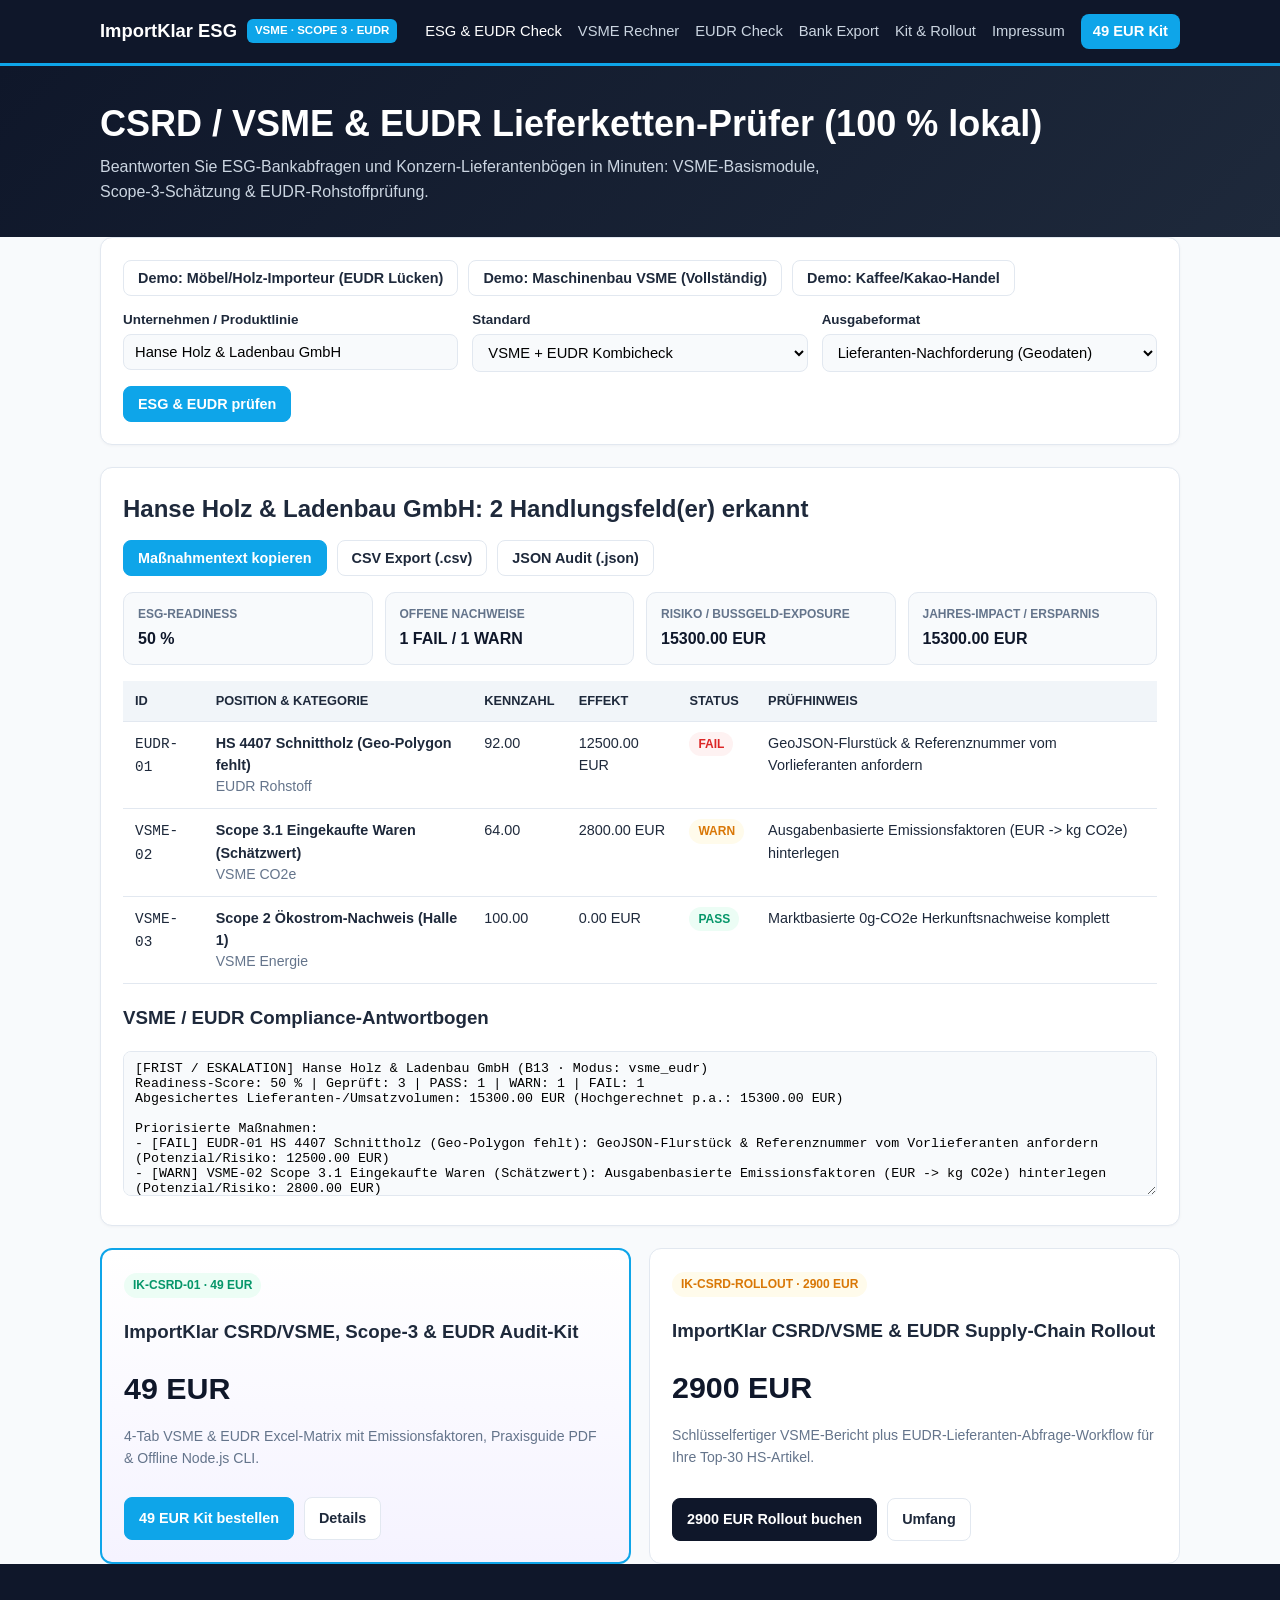
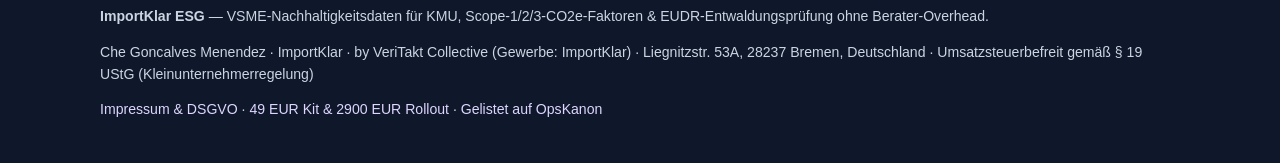
==== csrd-eudr/index.html @ 415936bd "Deploy ImportKlar (2026-11-23 12:37:22)" ====
<!DOCTYPE html>
<html lang="de">
<head>
  <meta charset="utf-8" />
  <meta name="viewport" content="width=device-width, initial-scale=1" />
  <title>ImportKlar ESG — VSME-CO2-Rechner &amp; EUDR Due-Diligence-Check (100 % lokal)</title>
  <meta name="description" content="VSME-Nachhaltigkeitsdaten für KMU, Scope-1/2/3-CO2e-Faktoren &amp; EUDR-Entwaldungsprüfung ohne Berater-Overhead." />
  <link rel="canonical" href="https://cheresonanz-design.github.io/importklar-gpsr-customs/csrd-eudr/" />
  <link rel="stylesheet" href="assets/styles.css" />
  <script type="application/ld+json">{"@context": "https://schema.org", "@type": "SoftwareApplication", "name": "ImportKlar ESG", "applicationCategory": "BusinessApplication", "offers": {"@type": "Offer", "price": "0", "priceCurrency": "EUR"}, "url": "https://cheresonanz-design.github.io/importklar-gpsr-customs/csrd-eudr/"}</script>
</head>
<body>
  <header class="topbar">
    <div class="container topbar-inner">
      <a class="brand-mark" href="index.html"><span>ImportKlar ESG</span><span class="brand-badge">VSME · SCOPE 3 · EUDR</span></a>
      <nav class="nav-links" aria-label="Hauptnavigation"><a href="index.html" class="active">ESG &amp; EUDR Check</a>
<a href="vsme-co2-rechner/" class="">VSME Rechner</a>
<a href="eudr-due-diligence/" class="">EUDR Check</a>
<a href="bank-esg-export/" class="">Bank Export</a>
<a href="pro/" class="">Kit &amp; Rollout</a>
<a href="legal/" class="">Impressum</a><a href="pro/" class="nav-cta">49 EUR Kit</a></nav>
    </div>
  </header>
  
  <section class="hero"><div class="container"><h1>CSRD / VSME &amp; EUDR Lieferketten-Prüfer (100 % lokal)</h1><p>Beantworten Sie ESG-Bankabfragen und Konzern-Lieferantenbögen in Minuten: VSME-Basismodule, Scope-3-Schätzung &amp; EUDR-Rohstoffprüfung.</p></div></section>
  <main class="container">
    <div class="card">
      <div class="btn-row" style="margin-top:0;margin-bottom:14px;">
        <button type="button" class="btn" id="sample1Btn">Demo: Möbel/Holz-Importeur (EUDR Lücken)</button>
        <button type="button" class="btn" id="sample2Btn">Demo: Maschinenbau VSME (Vollständig)</button>
        <button type="button" class="btn" id="sample3Btn">Demo: Kaffee/Kakao-Handel</button>
      </div>
      <div class="form-grid">
        <div><label for="profileInput">Unternehmen / Produktlinie</label><input type="text" id="profileInput" /></div>
        <div><label for="modeSelect">Standard</label><select id="modeSelect"><option value="vsme_eudr">VSME + EUDR Kombicheck</option><option value="vsme">EFRAG VSME Basismodul</option><option value="eudr">EU-Entwaldungsverordnung (EUDR)</option></select></div>
        <div><label for="toneSelect">Ausgabeformat</label><select id="toneSelect"><option value="executive">Bank-/Konzern-Antwortbogen</option><option value="streng">Lieferanten-Nachforderung (Geodaten)</option></select></div>
      </div>
      <div class="btn-row"><button type="button" class="btn btn-primary" id="runCheckBtn">ESG &amp; EUDR prüfen</button></div>
    </div>

    <div id="resultCard" class="card hidden">
      <div style="display:flex;flex-wrap:wrap;justify-content:space-between;align-items:center;gap:12px;">
        <h2 id="resultHeadline" style="margin:0;">Ergebnis</h2>
        <div class="btn-row" style="margin:0;">
          <button type="button" class="btn btn-primary" id="copyActionBtn">Maßnahmentext kopieren</button>
          <button type="button" class="btn" id="dlCsvBtn">CSV Export (.csv)</button>
          <button type="button" class="btn" id="dlJsonBtn">JSON Audit (.json)</button>
        </div>
      </div>
      <div class="kpi-grid">
        <div class="kpi-box"><div class="kpi-label">ESG-Readiness</div><div class="kpi-val" id="kpi1Val">-</div></div>
        <div class="kpi-box"><div class="kpi-label">Offene Nachweise</div><div class="kpi-val" id="kpi2Val">-</div></div>
        <div class="kpi-box"><div class="kpi-label">Risiko / Bußgeld-Exposure</div><div class="kpi-val" id="kpi3Val">-</div></div>
        <div class="kpi-box"><div class="kpi-label">Jahres-Impact / Ersparnis</div><div class="kpi-val" id="kpi4Val">-</div></div>
      </div>
      <div class="table-wrap"><table><thead><tr><th>ID</th><th>Position &amp; Kategorie</th><th>Kennzahl</th><th>Effekt</th><th>Status</th><th>Prüfhinweis</th></tr></thead><tbody id="entriesBody"></tbody></table></div>
      <h3>VSME / EUDR Compliance-Antwortbogen</h3>
      <textarea id="actionBox" readonly aria-label="Maßnahmentext"></textarea>
    </div>

    <div class="pricing-grid">
      <div class="offer-card highlight"><div><span class="badge badge-pass">IK-CSRD-01 · 49 EUR</span><h3>ImportKlar CSRD/VSME, Scope-3 &amp; EUDR Audit-Kit</h3><div class="offer-price">49 EUR</div><p class="muted">4-Tab VSME &amp; EUDR Excel-Matrix mit Emissionsfaktoren, Praxisguide PDF &amp; Offline Node.js CLI.</p></div><div class="btn-row"><a href="https://payhip.com/b/tTvz6" class="btn btn-primary">49 EUR Kit bestellen</a><a href="pro/" class="btn">Details</a></div></div>
      <div class="offer-card"><div><span class="badge badge-warn">IK-CSRD-ROLLOUT · 2900 EUR</span><h3>ImportKlar CSRD/VSME &amp; EUDR Supply-Chain Rollout</h3><div class="offer-price">2900 EUR</div><p class="muted">Schlüsselfertiger VSME-Bericht plus EUDR-Lieferanten-Abfrage-Workflow für Ihre Top-30 HS-Artikel.</p></div><div class="btn-row"><a href="https://buy.stripe.com/bJe28k5cdfUy4vmbnr2400f" class="btn btn-dark">2900 EUR Rollout buchen</a><a href="pro/" class="btn">Umfang</a></div></div>
    </div>
  </main>
  <footer class="footer">
    <div class="container">
      <p><strong>ImportKlar ESG</strong> — VSME-Nachhaltigkeitsdaten für KMU, Scope-1/2/3-CO2e-Faktoren &amp; EUDR-Entwaldungsprüfung ohne Berater-Overhead.</p>
      <p>Che Goncalves Menendez · ImportKlar · by VeriTakt Collective (Gewerbe: ImportKlar) · Liegnitzstr. 53A, 28237 Bremen, Deutschland · Umsatzsteuerbefreit gemäß § 19 UStG (Kleinunternehmerregelung)</p>
      <p><a href="legal/">Impressum &amp; DSGVO</a> · <a href="pro/">49 EUR Kit &amp; 2900 EUR Rollout</a> · <a href="https://cheresonanz-design.github.io/opskanon-directory/" target="_blank" rel="noopener">Gelistet auf OpsKanon</a></p>
    </div>
  </footer>
  <script src="assets/csrd_eudr_engine.js"></script><script src="assets/app.js"></script>
</body>
</html>
---- csrd-eudr/assets/styles.css ----
:root {
  --bg: #f8fafc; --surface: #ffffff; --slate-900: #0f172a; --slate-800: #1e293b; --slate-500: #64748b;
  --border: #e2e8f0; --accent: #0EA5E9; --accent-dark: #0369A1; --emerald: #059669; --emerald-soft: #ecfdf5;
  --amber: #d97706; --amber-soft: #fffbeb; --red: #dc2626; --red-soft: #fef2f2; --radius: 12px;
}
* { box-sizing: border-box; }
body { margin: 0; font-family: -apple-system, BlinkMacSystemFont, "Segoe UI", Roboto, Inter, Arial, sans-serif; background: var(--bg); color: var(--slate-800); line-height: 1.55; }
a { color: var(--accent-dark); text-decoration: none; }
a:hover { text-decoration: underline; }
.container { max-width: 1120px; margin: 0 auto; padding: 0 20px; }
.topbar { background: var(--slate-900); color: #fff; border-bottom: 3px solid var(--accent); padding: 14px 0; }
.topbar-inner { display: flex; flex-wrap: wrap; justify-content: space-between; align-items: center; gap: 12px; }
.brand-mark { color: #fff; font-weight: 800; font-size: 1.15rem; display: flex; align-items: center; gap: 10px; }
.brand-badge { background: var(--accent); color: #fff; font-size: 0.72rem; padding: 3px 8px; border-radius: 6px; font-weight: 800; }
.nav-links { display: flex; flex-wrap: wrap; gap: 16px; align-items: center; font-size: 0.92rem; }
.nav-links a { color: #cbd5e1; font-weight: 500; }
.nav-links a:hover, .nav-links a.active { color: #fff; text-decoration: none; }
.nav-cta { background: var(--accent); color: #fff !important; padding: 6px 12px; border-radius: 8px; font-weight: 700 !important; }
.hero { background: linear-gradient(135deg, #0f172a 0%, #1e293b 100%); color: #fff; padding: 36px 0 32px; }
.hero h1 { margin: 0 0 10px; font-size: clamp(1.6rem, 3vw, 2.25rem); line-height: 1.2; }
.hero p { margin: 0; color: #cbd5e1; max-width: 740px; }
main { padding: 28px 0 48px; }
.card { background: var(--surface); border: 1px solid var(--border); border-radius: var(--radius); padding: 22px; margin-bottom: 22px; box-shadow: 0 1px 3px rgba(15,23,42,0.04); }
.form-grid { display: grid; grid-template-columns: repeat(auto-fit, minmax(210px, 1fr)); gap: 14px; }
label { display: block; font-size: 0.84rem; font-weight: 700; margin-bottom: 4px; }
input[type="text"], select, textarea { width: 100%; padding: 9px 11px; border: 1px solid var(--border); border-radius: 8px; font-size: 0.92rem; background: #f8fafc; font-family: inherit; }
textarea { min-height: 145px; resize: vertical; font-family: ui-monospace, SFMono-Regular, Menlo, Consolas, monospace; font-size: 0.83rem; }
.btn-row { display: flex; flex-wrap: wrap; gap: 10px; margin-top: 14px; }
.btn { display: inline-flex; align-items: center; justify-content: center; border: 1px solid var(--border); background: #fff; color: var(--slate-800); padding: 9px 14px; border-radius: 8px; font-size: 0.9rem; font-weight: 600; cursor: pointer; }
.btn:hover { background: #f1f5f9; text-decoration: none; }
.btn-primary { background: var(--accent); border-color: var(--accent); color: #fff; font-weight: 700; }
.btn-dark { background: var(--slate-900); border-color: var(--slate-900); color: #fff; }
.kpi-grid { display: grid; grid-template-columns: repeat(auto-fit, minmax(190px, 1fr)); gap: 12px; margin: 16px 0; }
.kpi-box { border: 1px solid var(--border); border-radius: 10px; padding: 12px 14px; background: #f8fafc; }
.kpi-label { font-size: 0.75rem; text-transform: uppercase; color: var(--slate-500); font-weight: 700; }
.kpi-val { font-size: 1rem; font-weight: 700; margin-top: 4px; color: var(--slate-900); }
.table-wrap { overflow-x: auto; }
table { width: 100%; border-collapse: collapse; font-size: 0.9rem; }
th, td { text-align: left; padding: 10px 12px; border-bottom: 1px solid var(--border); vertical-align: top; }
th { background: #f1f5f9; font-size: 0.8rem; text-transform: uppercase; }
.badge { display: inline-block; padding: 3px 9px; border-radius: 999px; font-size: 0.75rem; font-weight: 800; }
.badge-pass { background: var(--emerald-soft); color: var(--emerald); }
.badge-warn { background: var(--amber-soft); color: var(--amber); }
.badge-fail { background: var(--red-soft); color: var(--red); }
.pricing-grid { display: grid; grid-template-columns: repeat(auto-fit, minmax(290px, 1fr)); gap: 18px; }
.offer-card { border: 1px solid var(--border); border-radius: var(--radius); padding: 22px; background: #fff; display: flex; flex-direction: column; justify-content: space-between; }
.offer-card.highlight { border: 2px solid var(--accent); background: linear-gradient(180deg, #fff 0%, #f5f3ff 100%); }
.offer-price { font-size: 1.9rem; font-weight: 800; color: var(--slate-900); margin: 6px 0 12px; }
.footer { background: var(--slate-900); color: #cbd5e1; padding: 28px 0; font-size: 0.88rem; }
.footer a { color: #ddd6fe; }
.muted { color: var(--slate-500); font-size: 0.88rem; }
.hidden { display: none !important; }
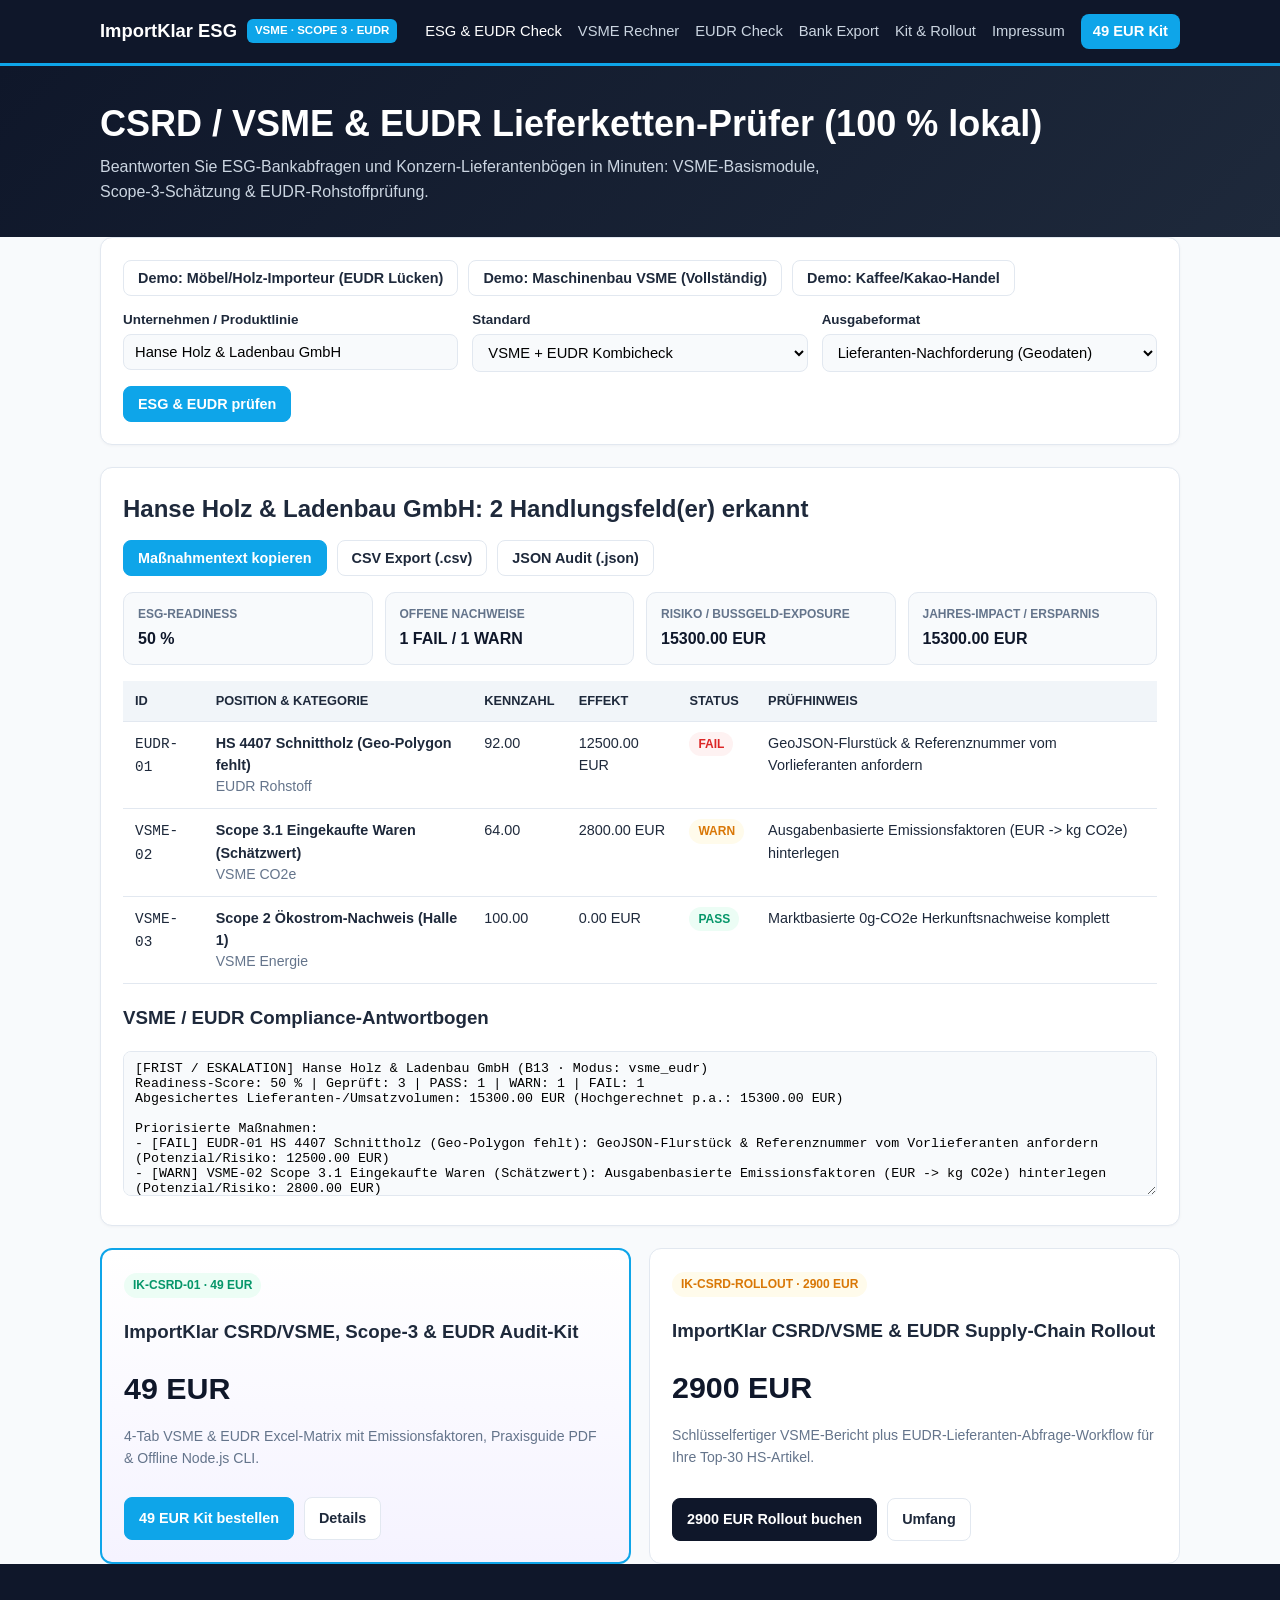
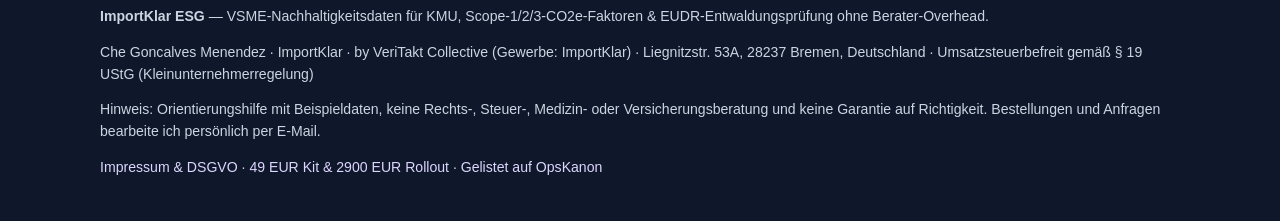
==== commit 5d203599: "Deploy ImportKlar (2026-11-23 12:50:30)" ====
--- a/csrd-eudr/index.html
+++ b/csrd-eudr/index.html
@@ -67,6 +67,7 @@
     <div class="container">
       <p><strong>ImportKlar ESG</strong> — VSME-Nachhaltigkeitsdaten für KMU, Scope-1/2/3-CO2e-Faktoren &amp; EUDR-Entwaldungsprüfung ohne Berater-Overhead.</p>
       <p>Che Goncalves Menendez · ImportKlar · by VeriTakt Collective (Gewerbe: ImportKlar) · Liegnitzstr. 53A, 28237 Bremen, Deutschland · Umsatzsteuerbefreit gemäß § 19 UStG (Kleinunternehmerregelung)</p>
+      <p>Hinweis: Orientierungshilfe mit Beispieldaten, keine Rechts-, Steuer-, Medizin- oder Versicherungsberatung und keine Garantie auf Richtigkeit. Bestellungen und Anfragen bearbeite ich persönlich per E-Mail.</p>
       <p><a href="legal/">Impressum &amp; DSGVO</a> · <a href="pro/">49 EUR Kit &amp; 2900 EUR Rollout</a> · <a href="https://cheresonanz-design.github.io/opskanon-directory/" target="_blank" rel="noopener">Gelistet auf OpsKanon</a></p>
     </div>
   </footer>
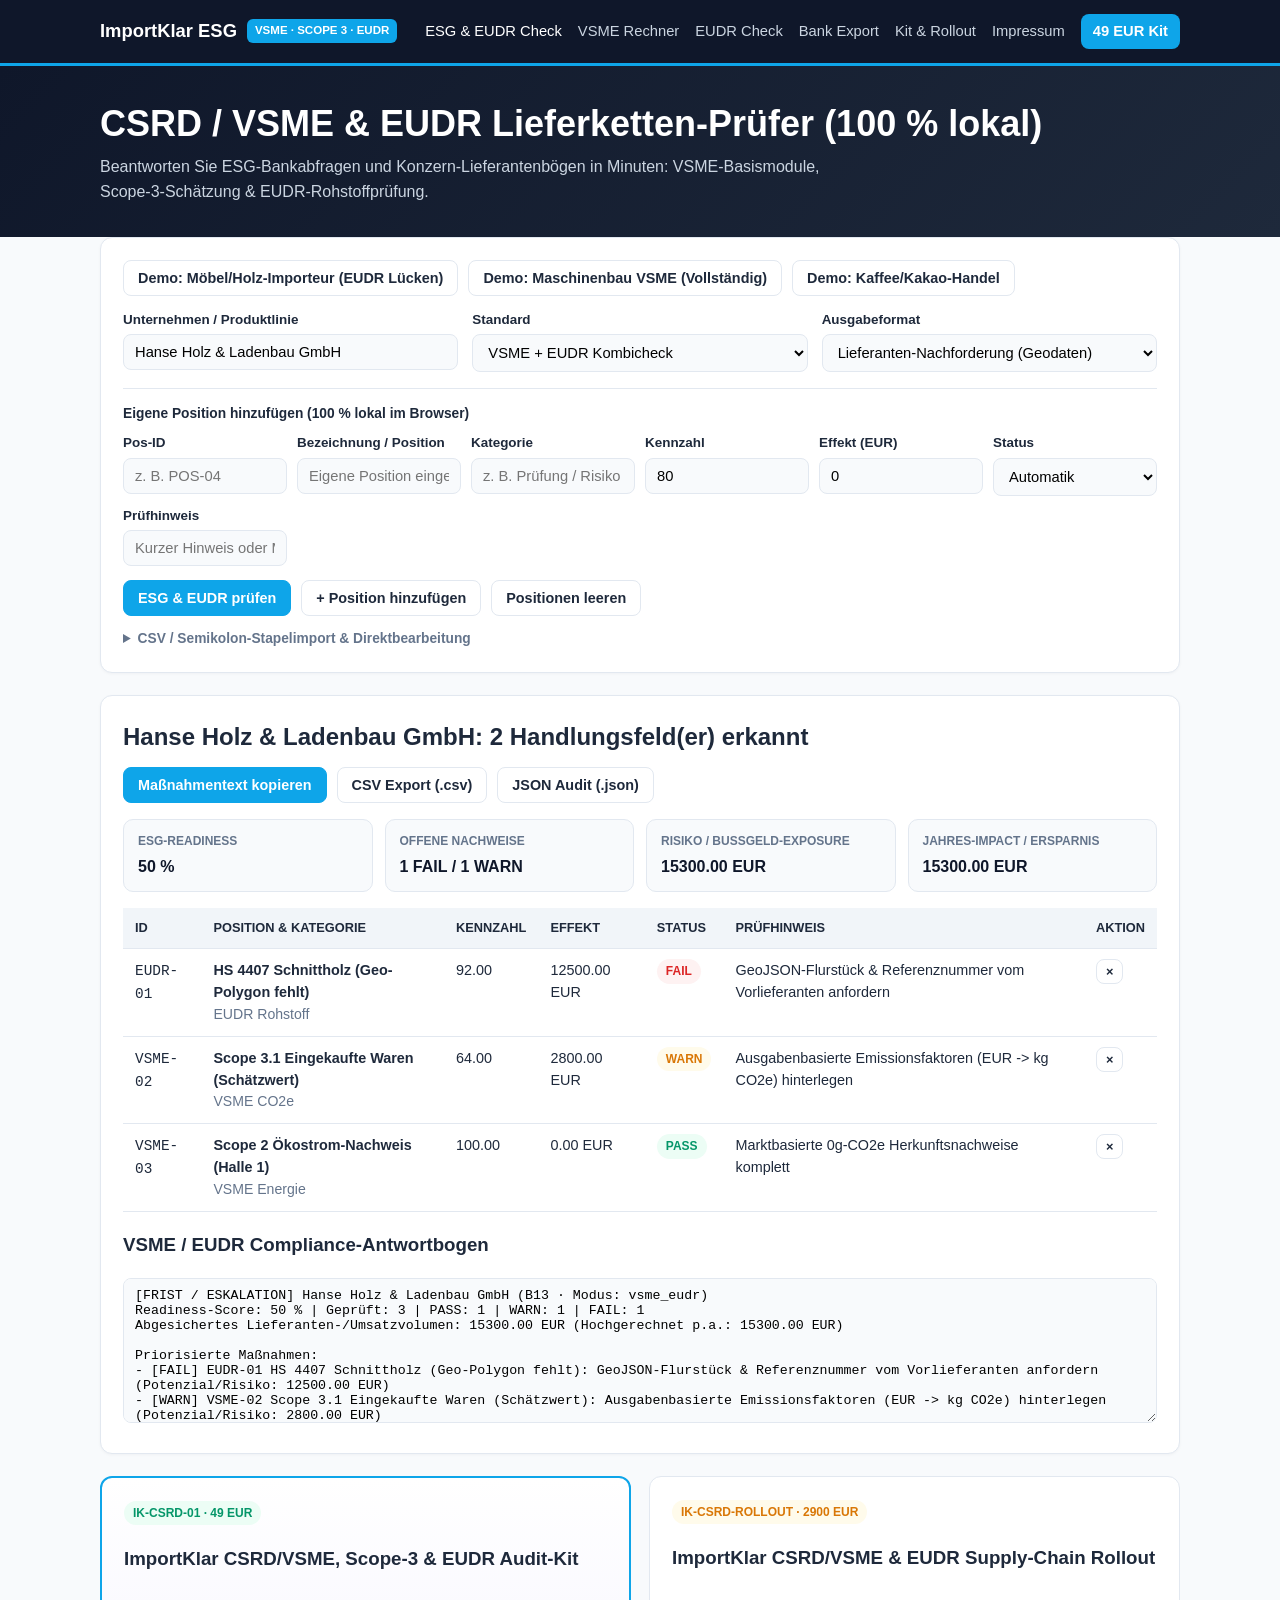
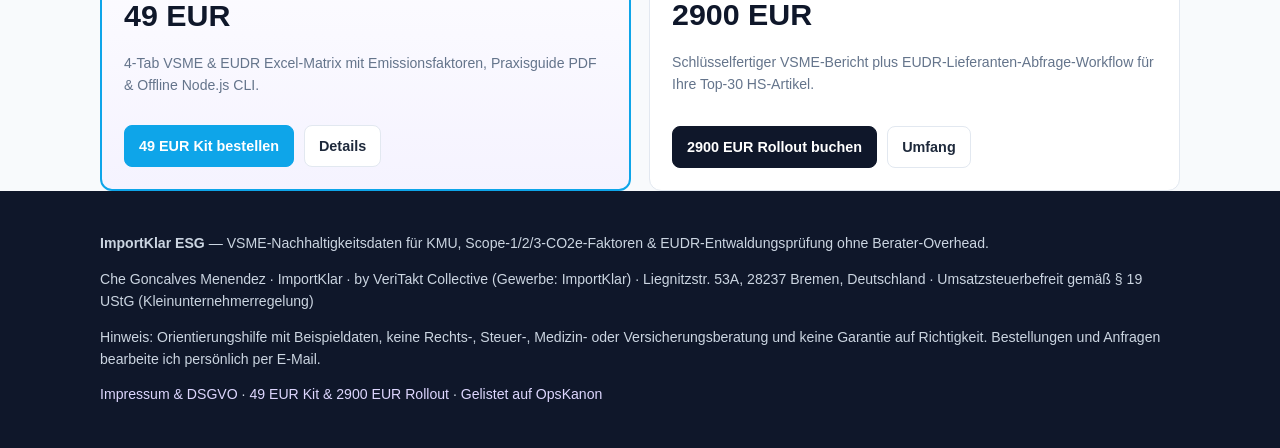
==== commit 3a36790b: "Update B13 CSRD/EUDR interactive input" ====
--- a/csrd-eudr/index.html
+++ b/csrd-eudr/index.html
@@ -35,7 +35,29 @@
         <div><label for="modeSelect">Standard</label><select id="modeSelect"><option value="vsme_eudr">VSME + EUDR Kombicheck</option><option value="vsme">EFRAG VSME Basismodul</option><option value="eudr">EU-Entwaldungsverordnung (EUDR)</option></select></div>
         <div><label for="toneSelect">Ausgabeformat</label><select id="toneSelect"><option value="executive">Bank-/Konzern-Antwortbogen</option><option value="streng">Lieferanten-Nachforderung (Geodaten)</option></select></div>
       </div>
-      <div class="btn-row"><button type="button" class="btn btn-primary" id="runCheckBtn">ESG &amp; EUDR prüfen</button></div>
+      <div class="divider-top">
+        <div style="font-size:0.86rem;font-weight:700;margin-bottom:8px;">Eigene Position hinzufügen (100 % lokal im Browser)</div>
+        <div class="inline-grid">
+          <div><label for="posIdInput">Pos-ID</label><input type="text" id="posIdInput" placeholder="z. B. POS-04" /></div>
+          <div><label for="posLabelInput">Bezeichnung / Position</label><input type="text" id="posLabelInput" placeholder="Eigene Position eingeben..." /></div>
+          <div><label for="posCategoryInput">Kategorie</label><input type="text" id="posCategoryInput" placeholder="z. B. Prüfung / Risiko" /></div>
+          <div><label for="posMetricInput">Kennzahl</label><input type="number" id="posMetricInput" step="0.01" value="80" /></div>
+          <div><label for="posImpactInput">Effekt (EUR)</label><input type="number" id="posImpactInput" step="0.01" value="0" /></div>
+          <div><label for="posStatusSelect">Status</label><select id="posStatusSelect"><option value="AUTO">Automatik</option><option value="PASS">PASS</option><option value="WARN">WARN</option><option value="FAIL">FAIL</option></select></div>
+          <div><label for="posNoteInput">Prüfhinweis</label><input type="text" id="posNoteInput" placeholder="Kurzer Hinweis oder Maßnahme" /></div>
+        </div>
+        <div class="btn-row">
+          <button type="button" class="btn btn-primary" id="runCheckBtn">ESG &amp; EUDR prüfen</button>
+          <button type="button" class="btn" id="addItemBtn">+ Position hinzufügen</button>
+          <button type="button" class="btn" id="clearItemsBtn">Positionen leeren</button>
+        </div>
+        <details style="margin-top:12px;">
+          <summary style="cursor:pointer;font-size:0.86rem;font-weight:700;color:var(--slate-500);">CSV / Semikolon-Stapelimport &amp; Direktbearbeitung</summary>
+          <p class="muted" style="margin:6px 0 8px;">Format: <code>ID;Kategorie;Position;Kennzahl;Effekt_EUR;Status;Hinweis</code> (Semikolon oder Komma, lokal im Browser verarbeitet).</p>
+          <textarea id="batchCsvInput" aria-label="CSV Stapelimport"></textarea>
+          <div class="btn-row"><button type="button" class="btn" id="applyCsvBtn">CSV übernehmen &amp; prüfen</button></div>
+        </details>
+      </div>
     </div>
 
     <div id="resultCard" class="card hidden">
@@ -53,7 +75,7 @@
         <div class="kpi-box"><div class="kpi-label">Risiko / Bußgeld-Exposure</div><div class="kpi-val" id="kpi3Val">-</div></div>
         <div class="kpi-box"><div class="kpi-label">Jahres-Impact / Ersparnis</div><div class="kpi-val" id="kpi4Val">-</div></div>
       </div>
-      <div class="table-wrap"><table><thead><tr><th>ID</th><th>Position &amp; Kategorie</th><th>Kennzahl</th><th>Effekt</th><th>Status</th><th>Prüfhinweis</th></tr></thead><tbody id="entriesBody"></tbody></table></div>
+      <div class="table-wrap"><table><thead><tr><th>ID</th><th>Position &amp; Kategorie</th><th>Kennzahl</th><th>Effekt</th><th>Status</th><th>Prüfhinweis</th><th>Aktion</th></tr></thead><tbody id="entriesBody"></tbody></table></div>
       <h3>VSME / EUDR Compliance-Antwortbogen</h3>
       <textarea id="actionBox" readonly aria-label="Maßnahmentext"></textarea>
     </div>
--- a/csrd-eudr/assets/styles.css
+++ b/csrd-eudr/assets/styles.css
@@ -50,3 +50,7 @@
 .footer a { color: #ddd6fe; }
 .muted { color: var(--slate-500); font-size: 0.88rem; }
 .hidden { display: none !important; }
+input[type="number"] { width: 100%; padding: 9px 11px; border: 1px solid var(--border); border-radius: 8px; font-size: 0.92rem; background: #f8fafc; font-family: inherit; }
+.divider-top { border-top: 1px solid var(--border); margin-top: 16px; padding-top: 14px; }
+.inline-grid { display: grid; grid-template-columns: repeat(auto-fit, minmax(150px, 1fr)); gap: 10px; }
+.btn-sm { padding: 4px 9px; font-size: 0.8rem; }
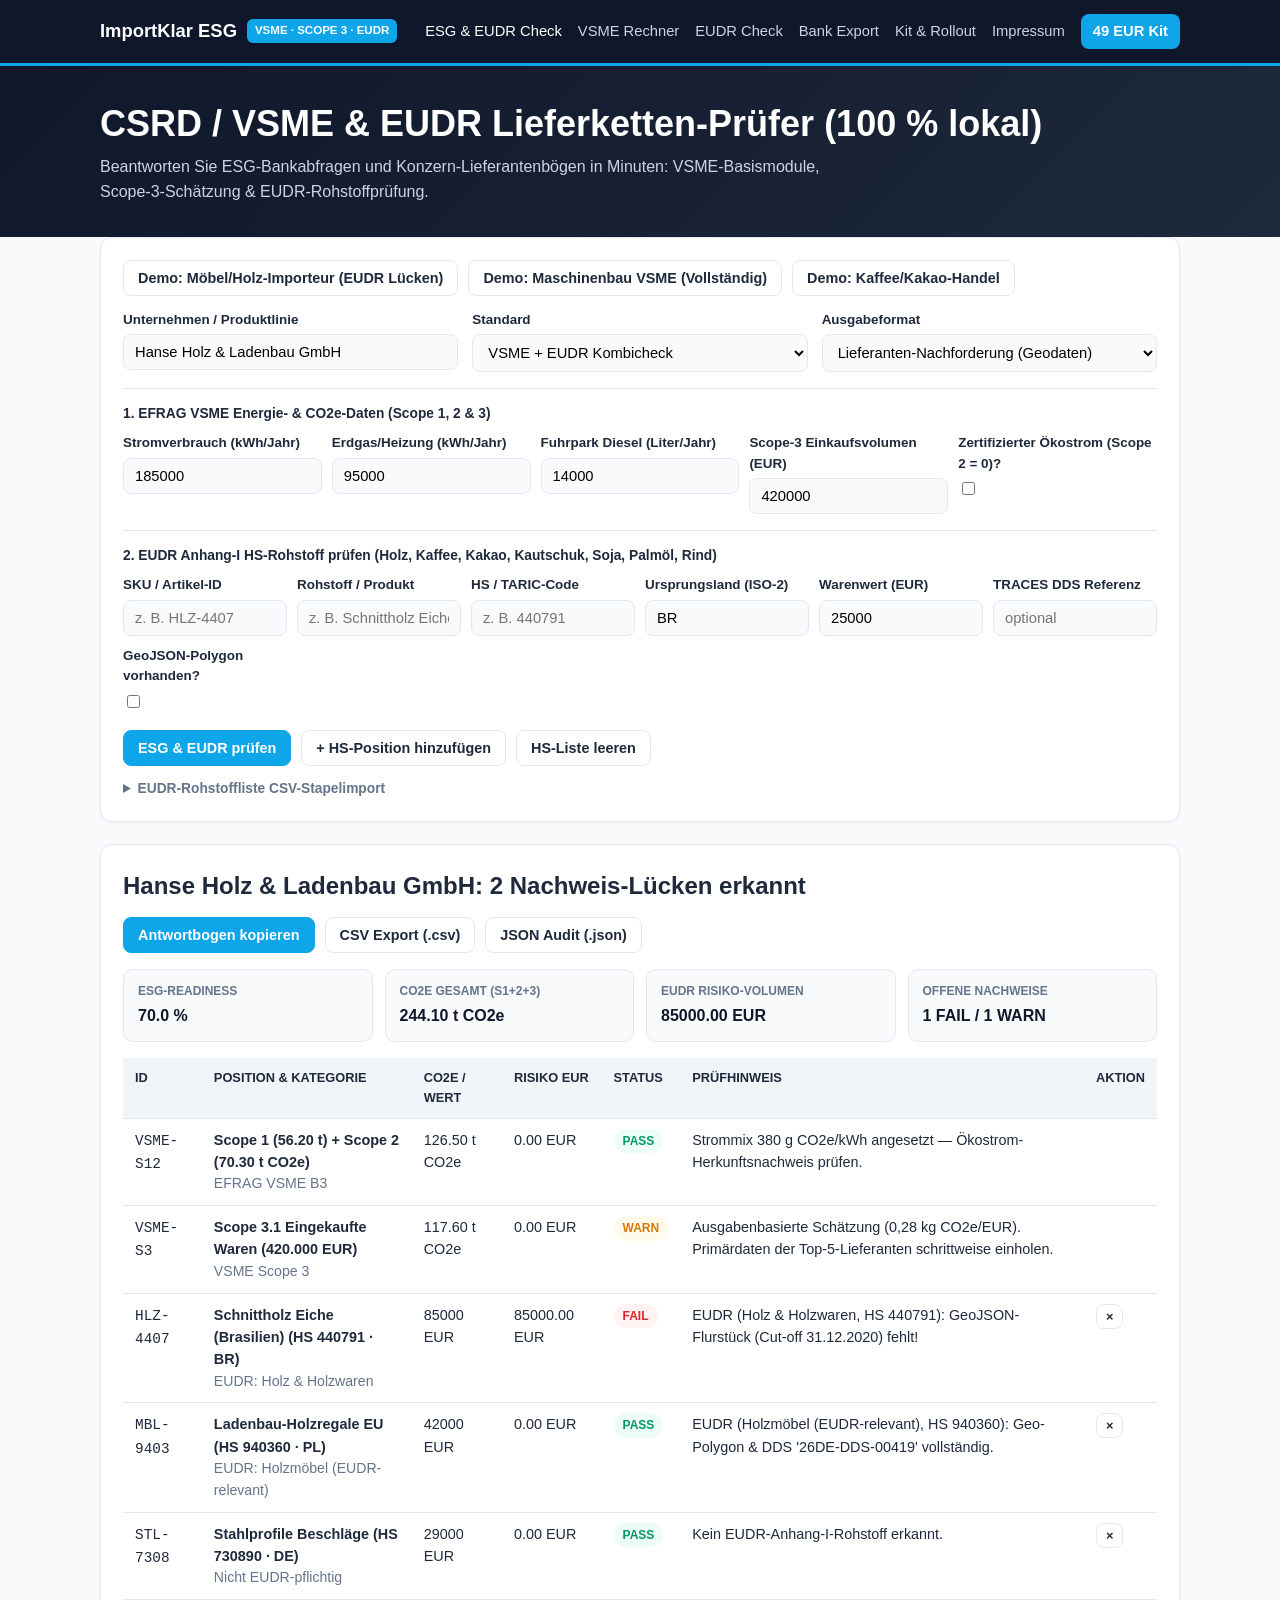
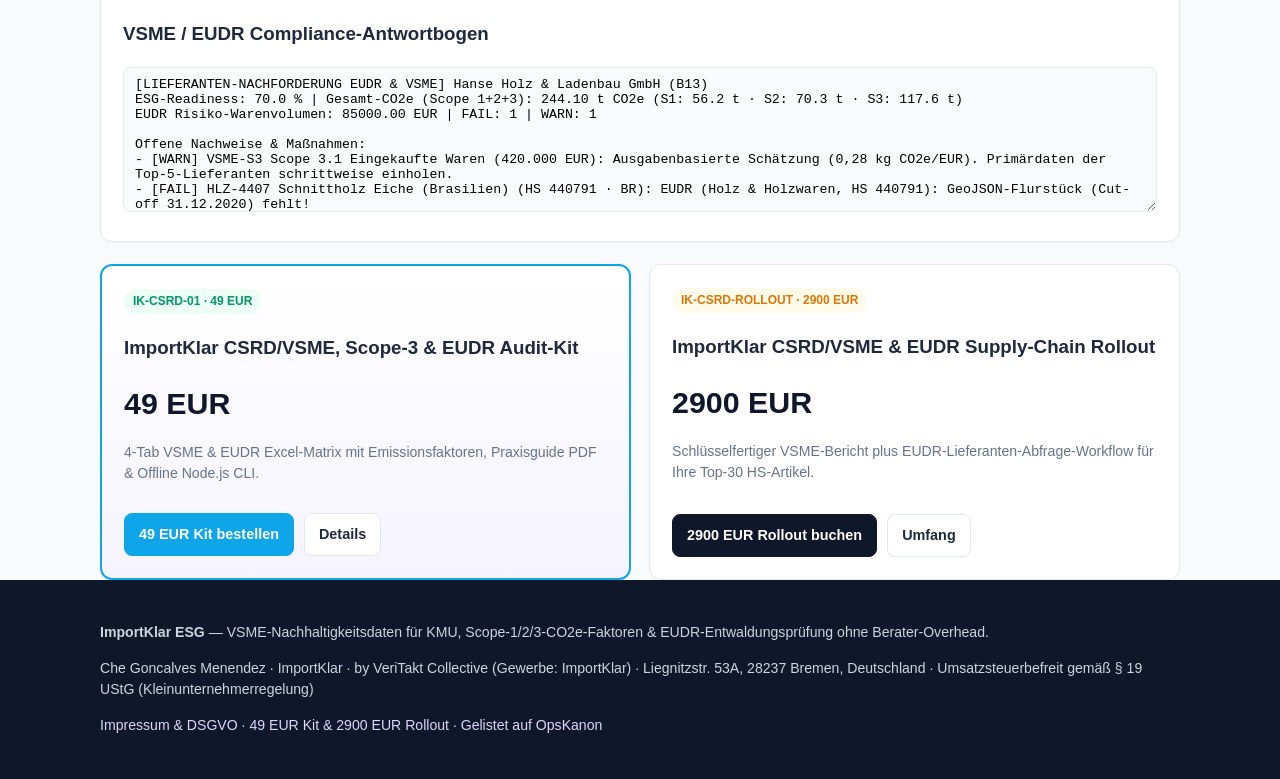
==== commit 0d104f2c: "Deploy ImportKlar (2026-11-24 01:21:20)" ====
--- a/csrd-eudr/index.html
+++ b/csrd-eudr/index.html
@@ -35,61 +35,73 @@
         <div><label for="modeSelect">Standard</label><select id="modeSelect"><option value="vsme_eudr">VSME + EUDR Kombicheck</option><option value="vsme">EFRAG VSME Basismodul</option><option value="eudr">EU-Entwaldungsverordnung (EUDR)</option></select></div>
         <div><label for="toneSelect">Ausgabeformat</label><select id="toneSelect"><option value="executive">Bank-/Konzern-Antwortbogen</option><option value="streng">Lieferanten-Nachforderung (Geodaten)</option></select></div>
       </div>
+
       <div class="divider-top">
-        <div style="font-size:0.86rem;font-weight:700;margin-bottom:8px;">Eigene Position hinzufügen (100 % lokal im Browser)</div>
+        <div style="font-size:0.86rem;font-weight:700;margin-bottom:8px;">1. EFRAG VSME Energie- &amp; CO2e-Daten (Scope 1, 2 &amp; 3)</div>
         <div class="inline-grid">
-          <div><label for="posIdInput">Pos-ID</label><input type="text" id="posIdInput" placeholder="z. B. POS-04" /></div>
-          <div><label for="posLabelInput">Bezeichnung / Position</label><input type="text" id="posLabelInput" placeholder="Eigene Position eingeben..." /></div>
-          <div><label for="posCategoryInput">Kategorie</label><input type="text" id="posCategoryInput" placeholder="z. B. Prüfung / Risiko" /></div>
-          <div><label for="posMetricInput">Kennzahl</label><input type="number" id="posMetricInput" step="0.01" value="80" /></div>
-          <div><label for="posImpactInput">Effekt (EUR)</label><input type="number" id="posImpactInput" step="0.01" value="0" /></div>
-          <div><label for="posStatusSelect">Status</label><select id="posStatusSelect"><option value="AUTO">Automatik</option><option value="PASS">PASS</option><option value="WARN">WARN</option><option value="FAIL">FAIL</option></select></div>
-          <div><label for="posNoteInput">Prüfhinweis</label><input type="text" id="posNoteInput" placeholder="Kurzer Hinweis oder Maßnahme" /></div>
+          <div><label for="elecInput">Stromverbrauch (kWh/Jahr)</label><input type="number" id="elecInput" value="185000" min="0" /></div>
+          <div><label for="gasInput">Erdgas/Heizung (kWh/Jahr)</label><input type="number" id="gasInput" value="95000" min="0" /></div>
+          <div><label for="dieselInput">Fuhrpark Diesel (Liter/Jahr)</label><input type="number" id="dieselInput" value="14000" min="0" /></div>
+          <div><label for="scope3Input">Scope-3 Einkaufsvolumen (EUR)</label><input type="number" id="scope3Input" value="420000" min="0" /></div>
+          <div><label for="greenPowerCheck">Zertifizierter Ökostrom (Scope 2 = 0)?</label><input type="checkbox" id="greenPowerCheck" /></div>
+        </div>
+      </div>
+
+      <div class="divider-top">
+        <div style="font-size:0.86rem;font-weight:700;margin-bottom:8px;">2. EUDR Anhang-I HS-Rohstoff prüfen (Holz, Kaffee, Kakao, Kautschuk, Soja, Palmöl, Rind)</div>
+        <div class="inline-grid">
+          <div><label for="comSkuInput">SKU / Artikel-ID</label><input type="text" id="comSkuInput" placeholder="z. B. HLZ-4407" /></div>
+          <div><label for="comLabelInput">Rohstoff / Produkt</label><input type="text" id="comLabelInput" placeholder="z. B. Schnittholz Eiche" /></div>
+          <div><label for="comHsInput">HS / TARIC-Code</label><input type="text" id="comHsInput" placeholder="z. B. 440791" /></div>
+          <div><label for="comOriginInput">Ursprungsland (ISO-2)</label><input type="text" id="comOriginInput" value="BR" /></div>
+          <div><label for="comVolInput">Warenwert (EUR)</label><input type="number" id="comVolInput" value="25000" min="0" /></div>
+          <div><label for="comDdsInput">TRACES DDS Referenz</label><input type="text" id="comDdsInput" placeholder="optional" /></div>
+          <div><label for="comGeoCheck">GeoJSON-Polygon vorhanden?</label><input type="checkbox" id="comGeoCheck" /></div>
         </div>
         <div class="btn-row">
           <button type="button" class="btn btn-primary" id="runCheckBtn">ESG &amp; EUDR prüfen</button>
-          <button type="button" class="btn" id="addItemBtn">+ Position hinzufügen</button>
-          <button type="button" class="btn" id="clearItemsBtn">Positionen leeren</button>
+          <button type="button" class="btn" id="addCommodityBtn">+ HS-Position hinzufügen</button>
+          <button type="button" class="btn" id="clearItemsBtn">HS-Liste leeren</button>
         </div>
-        <details style="margin-top:12px;">
-          <summary style="cursor:pointer;font-size:0.86rem;font-weight:700;color:var(--slate-500);">CSV / Semikolon-Stapelimport &amp; Direktbearbeitung</summary>
-          <p class="muted" style="margin:6px 0 8px;">Format: <code>ID;Kategorie;Position;Kennzahl;Effekt_EUR;Status;Hinweis</code> (Semikolon oder Komma, lokal im Browser verarbeitet).</p>
-          <textarea id="batchCsvInput" aria-label="CSV Stapelimport"></textarea>
-          <div class="btn-row"><button type="button" class="btn" id="applyCsvBtn">CSV übernehmen &amp; prüfen</button></div>
-        </details>
       </div>
+
+      <details style="margin-top:12px;">
+        <summary style="cursor:pointer;font-size:0.86rem;font-weight:700;color:var(--slate-500);">EUDR-Rohstoffliste CSV-Stapelimport</summary>
+        <p class="muted" style="margin:6px 0 8px;">Format: <code>SKU;Bezeichnung;HS_Code;Ursprung;Warenwert_EUR;GeoJSON_OK;TRACES_DDS</code></p>
+        <textarea id="batchCsvInput" aria-label="CSV Stapelimport"></textarea>
+        <div class="btn-row"><button type="button" class="btn" id="applyCsvBtn">CSV übernehmen &amp; prüfen</button></div>
+      </details>
     </div>
 
     <div id="resultCard" class="card hidden">
       <div style="display:flex;flex-wrap:wrap;justify-content:space-between;align-items:center;gap:12px;">
         <h2 id="resultHeadline" style="margin:0;">Ergebnis</h2>
         <div class="btn-row" style="margin:0;">
-          <button type="button" class="btn btn-primary" id="copyActionBtn">Maßnahmentext kopieren</button>
+          <button type="button" class="btn btn-primary" id="copyActionBtn">Antwortbogen kopieren</button>
           <button type="button" class="btn" id="dlCsvBtn">CSV Export (.csv)</button>
           <button type="button" class="btn" id="dlJsonBtn">JSON Audit (.json)</button>
         </div>
       </div>
       <div class="kpi-grid">
         <div class="kpi-box"><div class="kpi-label">ESG-Readiness</div><div class="kpi-val" id="kpi1Val">-</div></div>
-        <div class="kpi-box"><div class="kpi-label">Offene Nachweise</div><div class="kpi-val" id="kpi2Val">-</div></div>
-        <div class="kpi-box"><div class="kpi-label">Risiko / Bußgeld-Exposure</div><div class="kpi-val" id="kpi3Val">-</div></div>
-        <div class="kpi-box"><div class="kpi-label">Jahres-Impact / Ersparnis</div><div class="kpi-val" id="kpi4Val">-</div></div>
+        <div class="kpi-box"><div class="kpi-label">CO2e gesamt (S1+2+3)</div><div class="kpi-val" id="kpi2Val">-</div></div>
+        <div class="kpi-box"><div class="kpi-label">EUDR Risiko-Volumen</div><div class="kpi-val" id="kpi3Val">-</div></div>
+        <div class="kpi-box"><div class="kpi-label">Offene Nachweise</div><div class="kpi-val" id="kpi4Val">-</div></div>
       </div>
-      <div class="table-wrap"><table><thead><tr><th>ID</th><th>Position &amp; Kategorie</th><th>Kennzahl</th><th>Effekt</th><th>Status</th><th>Prüfhinweis</th><th>Aktion</th></tr></thead><tbody id="entriesBody"></tbody></table></div>
+      <div class="table-wrap"><table><thead><tr><th>ID</th><th>Position &amp; Kategorie</th><th>CO2e / Wert</th><th>Risiko EUR</th><th>Status</th><th>Prüfhinweis</th><th>Aktion</th></tr></thead><tbody id="entriesBody"></tbody></table></div>
       <h3>VSME / EUDR Compliance-Antwortbogen</h3>
-      <textarea id="actionBox" readonly aria-label="Maßnahmentext"></textarea>
+      <textarea id="actionBox" readonly aria-label="ESG Antwortbogen"></textarea>
     </div>
 
     <div class="pricing-grid">
-      <div class="offer-card highlight"><div><span class="badge badge-pass">IK-CSRD-01 · 49 EUR</span><h3>ImportKlar CSRD/VSME, Scope-3 &amp; EUDR Audit-Kit</h3><div class="offer-price">49 EUR</div><p class="muted">4-Tab VSME &amp; EUDR Excel-Matrix mit Emissionsfaktoren, Praxisguide PDF &amp; Offline Node.js CLI.</p></div><div class="btn-row"><a href="https://payhip.com/b/tTvz6" class="btn btn-primary">49 EUR Kit bestellen</a><a href="pro/" class="btn">Details</a></div></div>
-      <div class="offer-card"><div><span class="badge badge-warn">IK-CSRD-ROLLOUT · 2900 EUR</span><h3>ImportKlar CSRD/VSME &amp; EUDR Supply-Chain Rollout</h3><div class="offer-price">2900 EUR</div><p class="muted">Schlüsselfertiger VSME-Bericht plus EUDR-Lieferanten-Abfrage-Workflow für Ihre Top-30 HS-Artikel.</p></div><div class="btn-row"><a href="https://buy.stripe.com/bJe28k5cdfUy4vmbnr2400f" class="btn btn-dark">2900 EUR Rollout buchen</a><a href="pro/" class="btn">Umfang</a></div></div>
+      <div class="offer-card highlight"><div><span class="badge badge-pass">IK-CSRD-01 · 49 EUR</span><h3>ImportKlar CSRD/VSME, Scope-3 &amp; EUDR Audit-Kit</h3><div class="offer-price">49 EUR</div><p class="muted">4-Tab VSME &amp; EUDR Excel-Matrix mit Emissionsfaktoren, Praxisguide PDF &amp; Offline Node.js CLI.</p></div><div class="btn-row"><a href="https://payhip.com/b/tTvz6" class="btn btn-primary" target="_blank" rel="noopener">49 EUR Kit bestellen</a><a href="pro/" class="btn">Details</a></div></div>
+      <div class="offer-card"><div><span class="badge badge-warn">IK-CSRD-ROLLOUT · 2900 EUR</span><h3>ImportKlar CSRD/VSME &amp; EUDR Supply-Chain Rollout</h3><div class="offer-price">2900 EUR</div><p class="muted">Schlüsselfertiger VSME-Bericht plus EUDR-Lieferanten-Abfrage-Workflow für Ihre Top-30 HS-Artikel.</p></div><div class="btn-row"><a href="https://buy.stripe.com/bJe28k5cdfUy4vmbnr2400f" class="btn btn-dark" target="_blank" rel="noopener">2900 EUR Rollout buchen</a><a href="pro/" class="btn">Umfang</a></div></div>
     </div>
   </main>
   <footer class="footer">
     <div class="container">
       <p><strong>ImportKlar ESG</strong> — VSME-Nachhaltigkeitsdaten für KMU, Scope-1/2/3-CO2e-Faktoren &amp; EUDR-Entwaldungsprüfung ohne Berater-Overhead.</p>
       <p>Che Goncalves Menendez · ImportKlar · by VeriTakt Collective (Gewerbe: ImportKlar) · Liegnitzstr. 53A, 28237 Bremen, Deutschland · Umsatzsteuerbefreit gemäß § 19 UStG (Kleinunternehmerregelung)</p>
-      <p>Hinweis: Orientierungshilfe mit Beispieldaten, keine Rechts-, Steuer-, Medizin- oder Versicherungsberatung und keine Garantie auf Richtigkeit. Bestellungen und Anfragen bearbeite ich persönlich per E-Mail.</p>
       <p><a href="legal/">Impressum &amp; DSGVO</a> · <a href="pro/">49 EUR Kit &amp; 2900 EUR Rollout</a> · <a href="https://cheresonanz-design.github.io/opskanon-directory/" target="_blank" rel="noopener">Gelistet auf OpsKanon</a></p>
     </div>
   </footer>
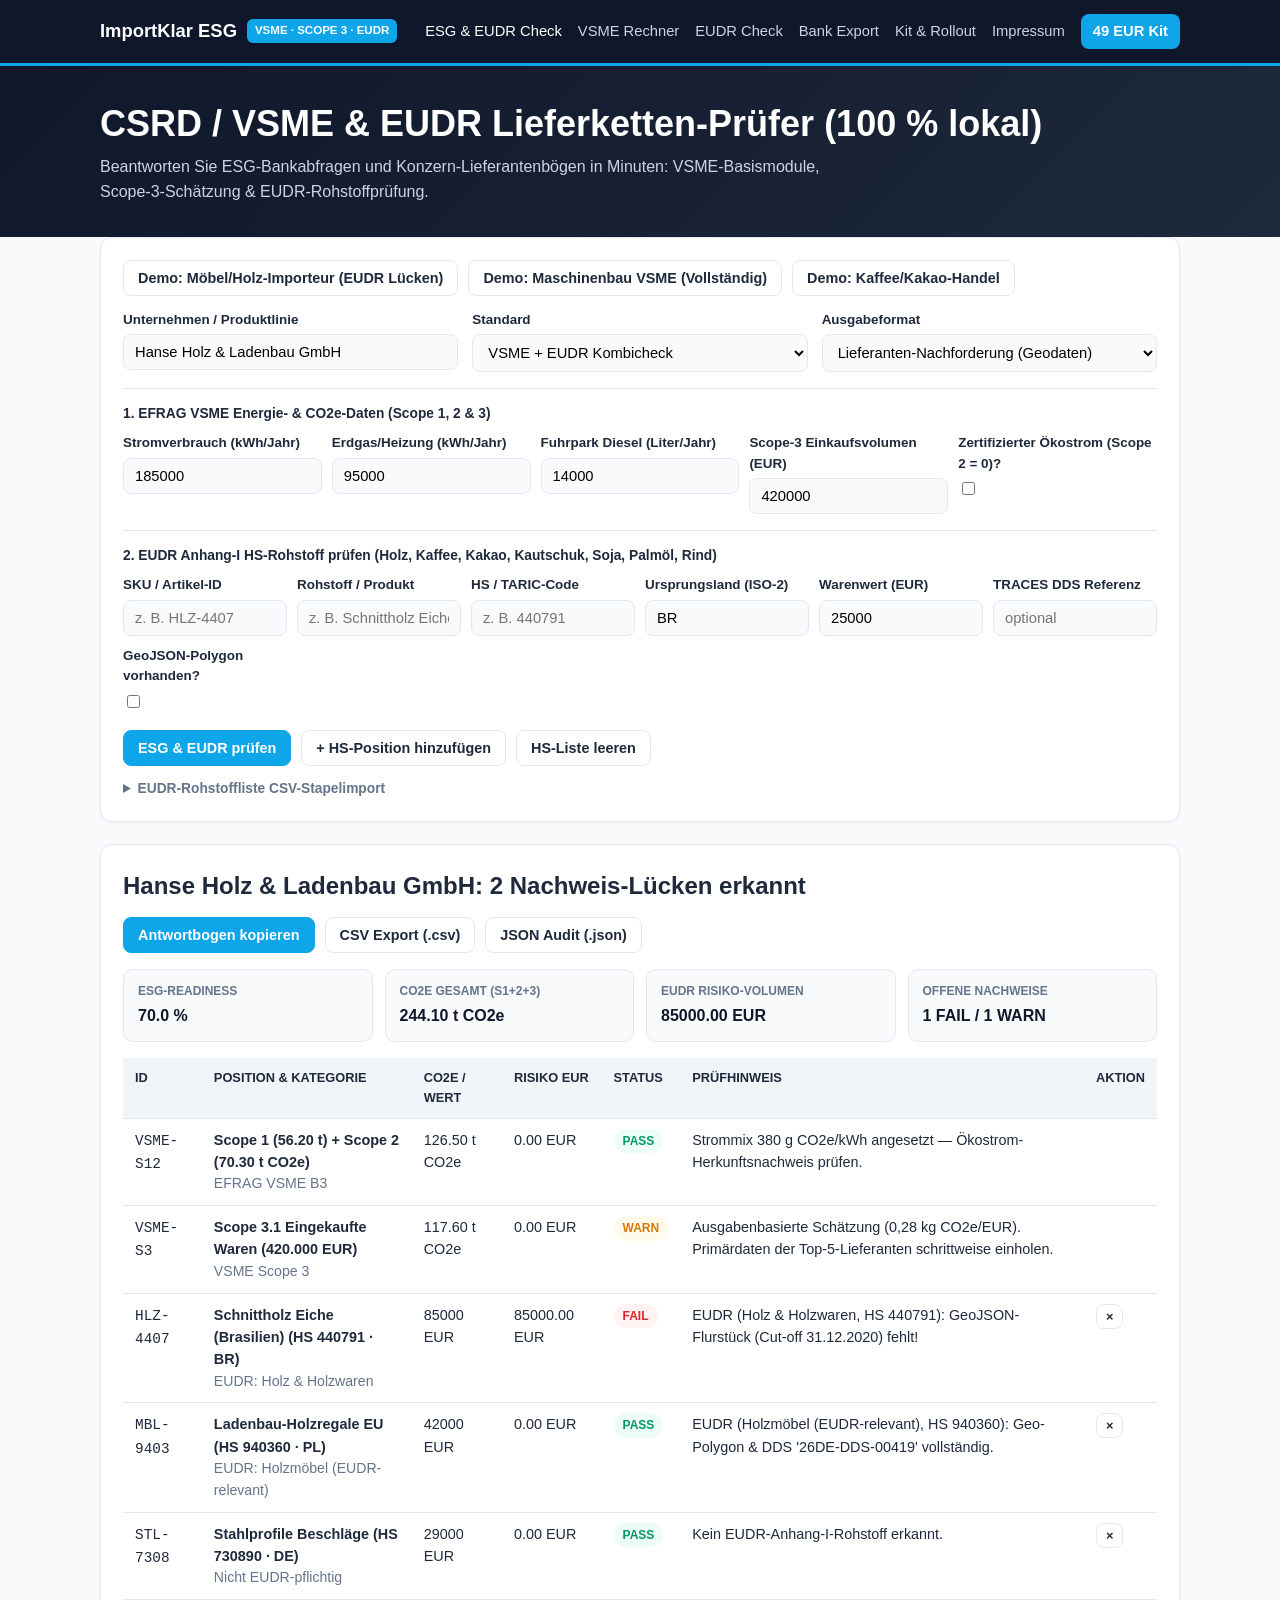
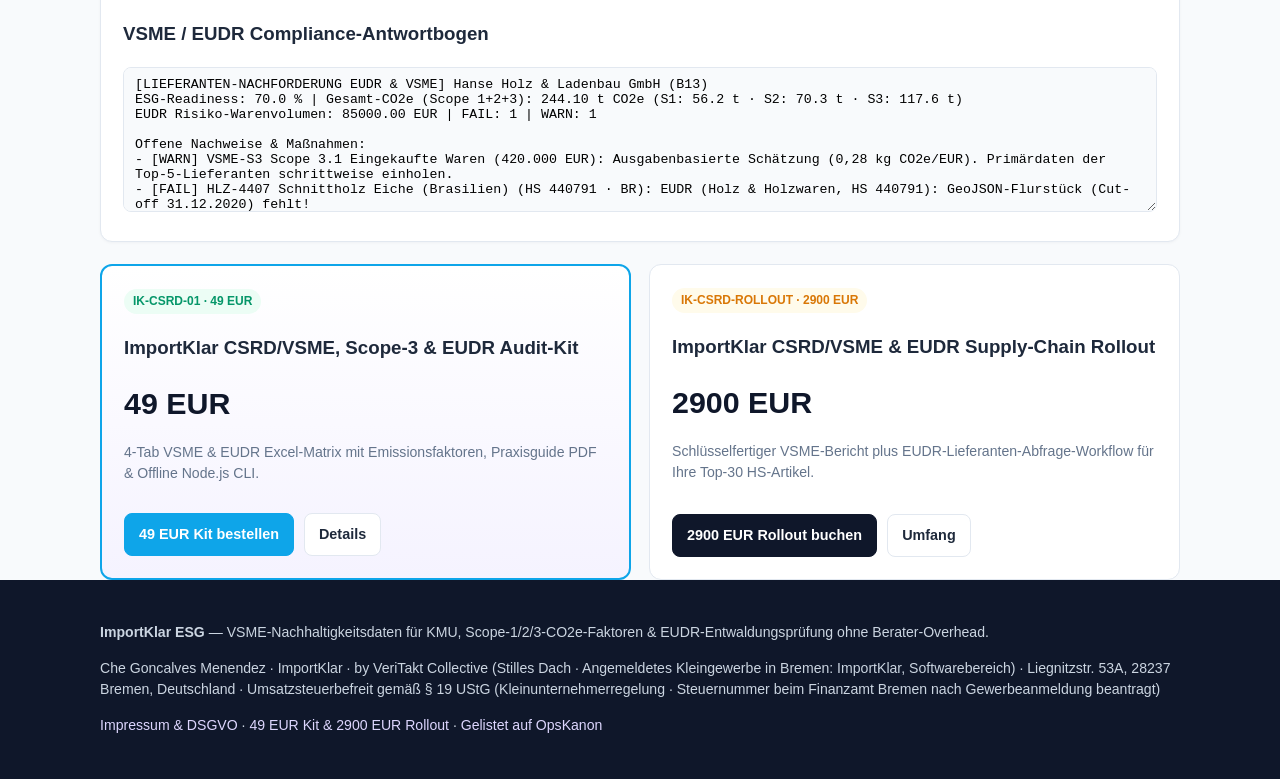
==== commit 19fd858e: "Deploy ImportKlar (2026-11-24 05:54:36)" ====
--- a/csrd-eudr/index.html
+++ b/csrd-eudr/index.html
@@ -101,7 +101,7 @@
   <footer class="footer">
     <div class="container">
       <p><strong>ImportKlar ESG</strong> — VSME-Nachhaltigkeitsdaten für KMU, Scope-1/2/3-CO2e-Faktoren &amp; EUDR-Entwaldungsprüfung ohne Berater-Overhead.</p>
-      <p>Che Goncalves Menendez · ImportKlar · by VeriTakt Collective (Gewerbe: ImportKlar) · Liegnitzstr. 53A, 28237 Bremen, Deutschland · Umsatzsteuerbefreit gemäß § 19 UStG (Kleinunternehmerregelung)</p>
+      <p>Che Goncalves Menendez · ImportKlar · by VeriTakt Collective (Stilles Dach · Angemeldetes Kleingewerbe in Bremen: ImportKlar, Softwarebereich) · Liegnitzstr. 53A, 28237 Bremen, Deutschland · Umsatzsteuerbefreit gemäß § 19 UStG (Kleinunternehmerregelung · Steuernummer beim Finanzamt Bremen nach Gewerbeanmeldung beantragt)</p>
       <p><a href="legal/">Impressum &amp; DSGVO</a> · <a href="pro/">49 EUR Kit &amp; 2900 EUR Rollout</a> · <a href="https://cheresonanz-design.github.io/opskanon-directory/" target="_blank" rel="noopener">Gelistet auf OpsKanon</a></p>
     </div>
   </footer>
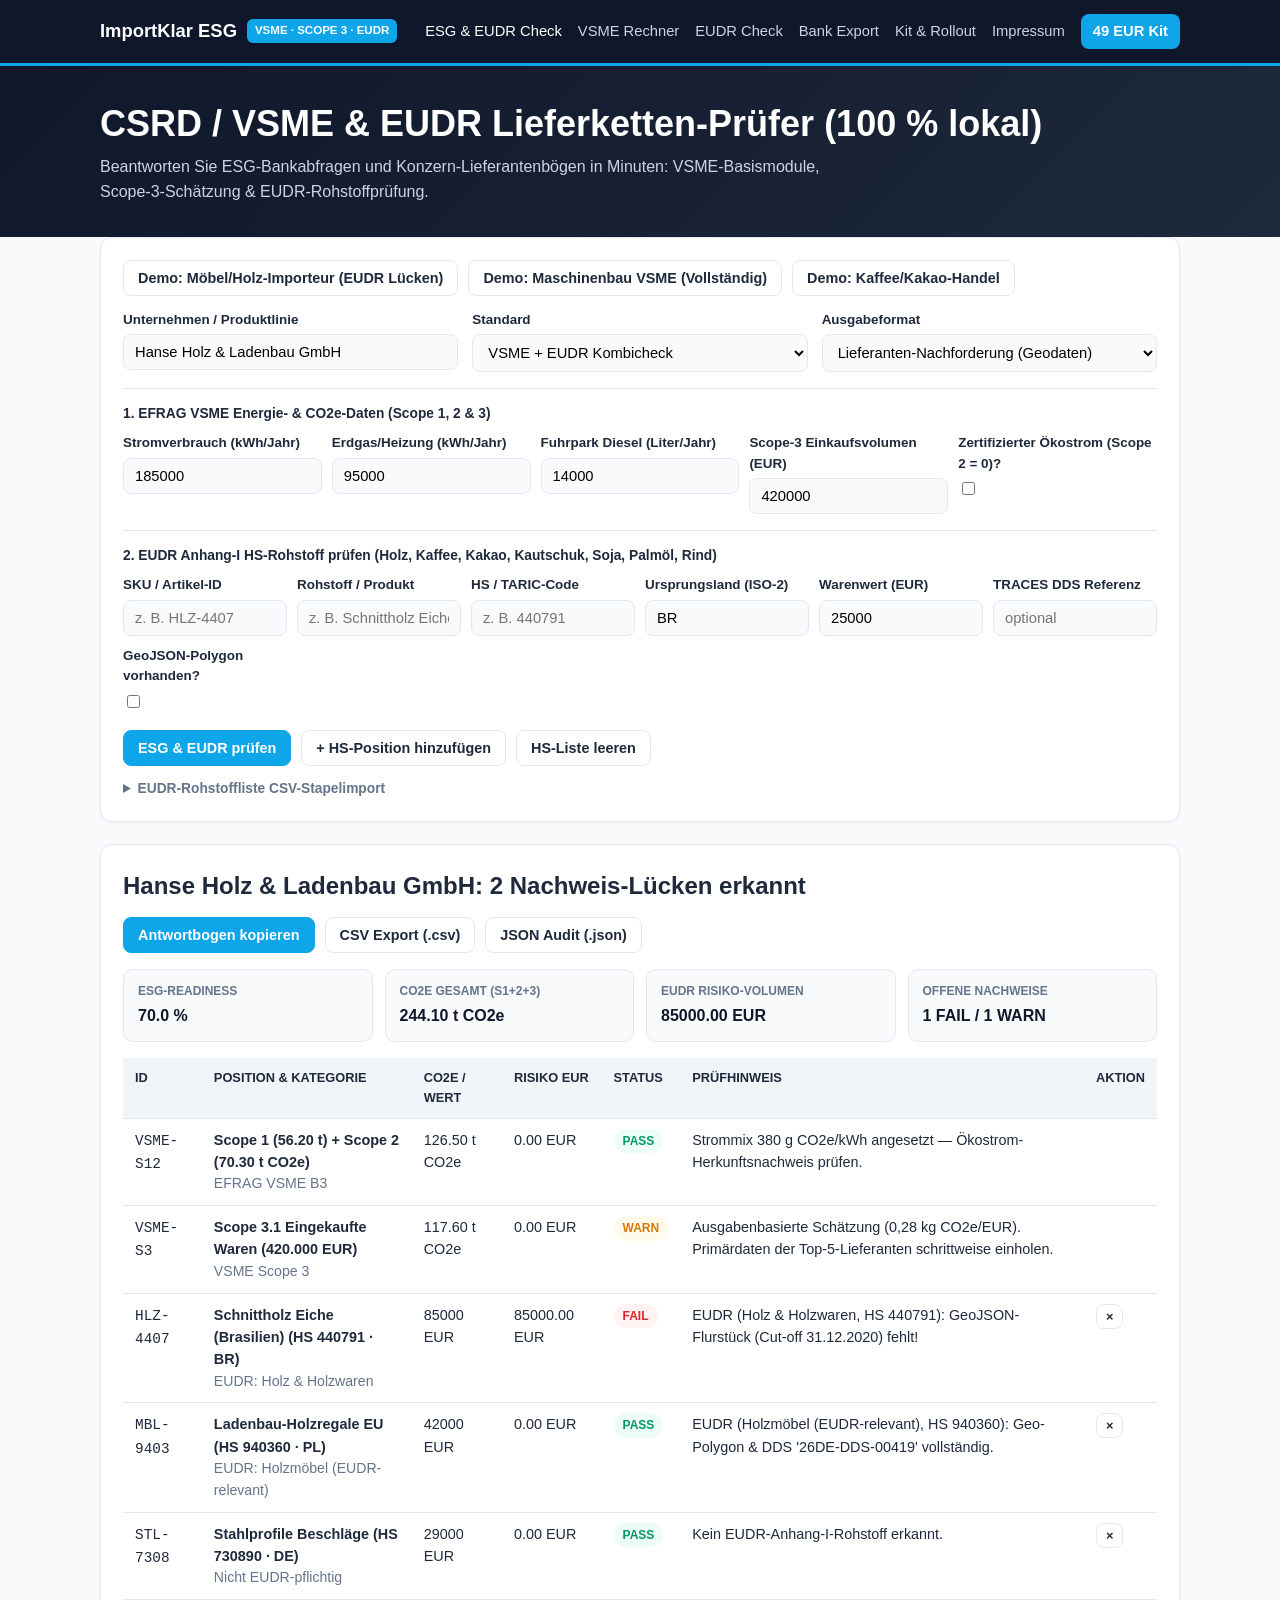
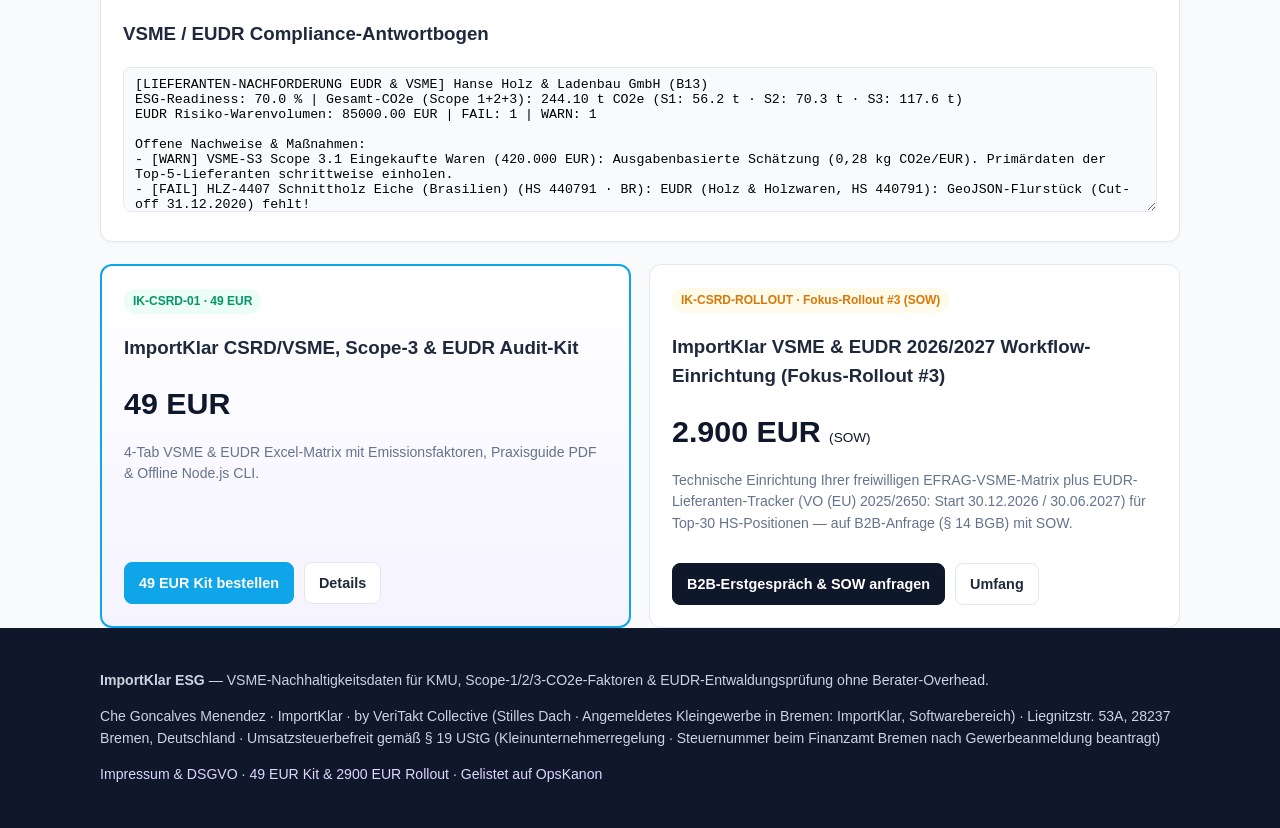
==== commit 2b47571f: "Deploy ImportKlar (2026-11-24 07:01:11)" ====
--- a/csrd-eudr/index.html
+++ b/csrd-eudr/index.html
@@ -95,7 +95,7 @@
 
     <div class="pricing-grid">
       <div class="offer-card highlight"><div><span class="badge badge-pass">IK-CSRD-01 · 49 EUR</span><h3>ImportKlar CSRD/VSME, Scope-3 &amp; EUDR Audit-Kit</h3><div class="offer-price">49 EUR</div><p class="muted">4-Tab VSME &amp; EUDR Excel-Matrix mit Emissionsfaktoren, Praxisguide PDF &amp; Offline Node.js CLI.</p></div><div class="btn-row"><a href="https://payhip.com/b/tTvz6" class="btn btn-primary" target="_blank" rel="noopener">49 EUR Kit bestellen</a><a href="pro/" class="btn">Details</a></div></div>
-      <div class="offer-card"><div><span class="badge badge-warn">IK-CSRD-ROLLOUT · 2900 EUR</span><h3>ImportKlar CSRD/VSME &amp; EUDR Supply-Chain Rollout</h3><div class="offer-price">2900 EUR</div><p class="muted">Schlüsselfertiger VSME-Bericht plus EUDR-Lieferanten-Abfrage-Workflow für Ihre Top-30 HS-Artikel.</p></div><div class="btn-row"><a href="https://buy.stripe.com/bJe28k5cdfUy4vmbnr2400f" class="btn btn-dark" target="_blank" rel="noopener">2900 EUR Rollout buchen</a><a href="pro/" class="btn">Umfang</a></div></div>
+      <div class="offer-card"><div><span class="badge badge-warn">IK-CSRD-ROLLOUT · Fokus-Rollout #3 (SOW)</span><h3>ImportKlar VSME &amp; EUDR 2026/2027 Workflow-Einrichtung (Fokus-Rollout #3)</h3><div class="offer-price">2.900 EUR <span style="font-size:0.85rem;font-weight:500;">(SOW)</span></div><p class="muted">Technische Einrichtung Ihrer freiwilligen EFRAG-VSME-Matrix plus EUDR-Lieferanten-Tracker (VO (EU) 2025/2650: Start 30.12.2026 / 30.06.2027) für Top-30 HS-Positionen — auf B2B-Anfrage (§ 14 BGB) mit SOW.</p></div><div class="btn-row"><a href="mailto:che.resonanz@gmail.com?subject=Anfrage%20ImportKlar%20VSME%20%26%20EUDR%202026/2027%20Workflow-Einrichtung%20%28Fokus-Rollout%20%233%29%20%282900%20EUR%29" class="btn btn-dark">B2B-Erstgespräch &amp; SOW anfragen</a><a href="pro/" class="btn">Umfang</a></div></div>
     </div>
   </main>
   <footer class="footer">
